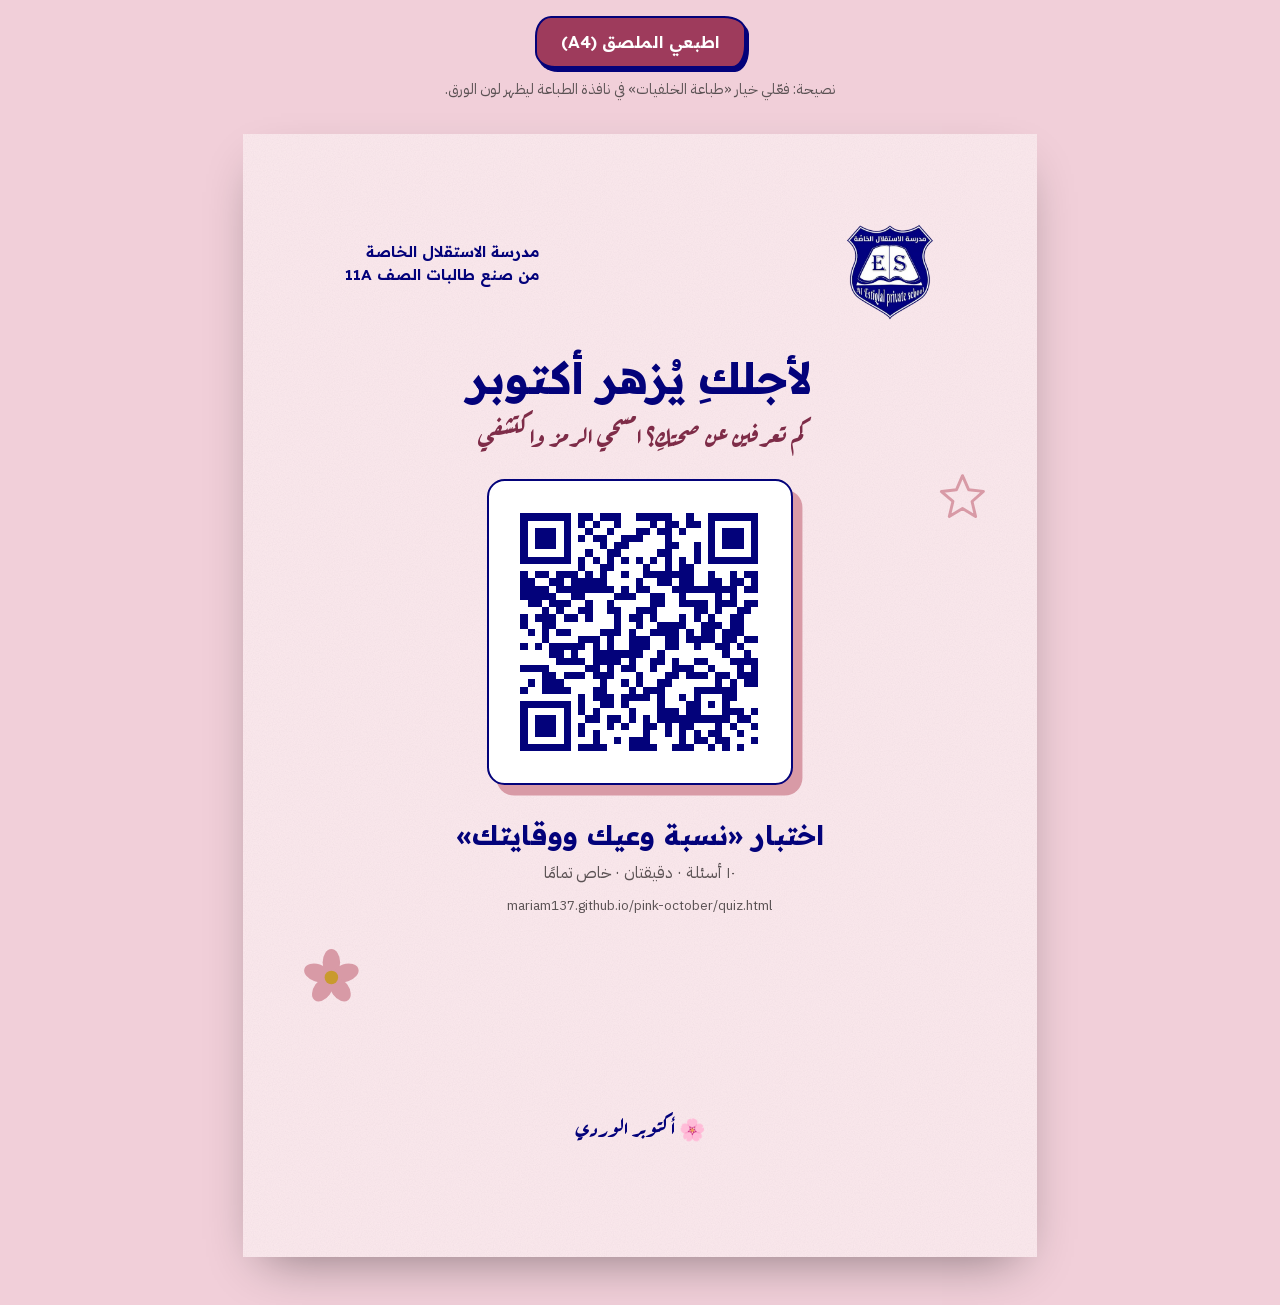
==== qr.html @ 1123101d "Breast cancer awareness site: لأجلكِ يُزهر أكتوبر Arabic RTL awareness site with the «نسبة وعيك ووقا" ====
<!doctype html>
<html lang="ar" dir="rtl">
<head>
  <meta charset="utf-8">
  <meta name="viewport" content="width=device-width, initial-scale=1">
  <title>ملصق QR · لأجلكِ يُزهر أكتوبر</title>
  <meta name="robots" content="noindex">
  <link rel="icon" href="assets/logo.png">
  <link rel="stylesheet" href="css/fonts.css">
  <link rel="stylesheet" href="css/style.css">
</head>
<body class="poster-page">
  <div class="poster-tools container">
    <button type="button" class="btn" onclick="window.print()">اطبعي الملصق (A4)</button>
    <p>نصيحة: فعّلي خيار «طباعة الخلفيات» في نافذة الطباعة ليظهر لون الورق.</p>
    <p class="poster-warning" id="poster-warning" hidden>
      ⚠️ رمز QR يشير الآن إلى عنوان محلي. بعد نشر الموقع، ضعوا رابطه في <code>js/config.js</code> ← <code>siteUrl</code> ثم اطبعوا الملصق.
    </p>
  </div>

  <main class="poster" aria-label="ملصق للطباعة">
    <div class="poster__top">
      <img class="poster__logo" src="assets/logo.png" alt="شعار مدرسة الاستقلال الخاصة">
      <p class="poster__school"><span data-c="schoolName">مدرسة الاستقلال الخاصة</span><br><span data-c="credit">من صنع طالبات الصف 11A</span></p>
    </div>

    <h1 class="poster__name" data-c="initiativeName">لأجلكِ يُزهر أكتوبر</h1>
    <p class="poster__sub">كم تعرفين عن صحتكِ؟ امسحي الرمز واكتشفي</p>

    <div class="poster__qr" id="poster-qr"></div>

    <p class="poster__cta">اختبار «نسبة وعيك ووقايتك»</p>
    <p class="poster__cta-sub">١٠ أسئلة · دقيقتان · خاص تمامًا</p>
    <p class="poster__url" id="poster-url"></p>

    <p class="poster__credit">🌸 أكتوبر الوردي</p>

    <svg class="doodle" style="top:30%; inset-inline-start:6%; width:9cqi; height:9cqi" viewBox="0 0 40 40" aria-hidden="true"><path d="M20 3.5l4.6 10.6 11.2 1.3-8.6 7.6 2.7 11.4L20 28.3l-10 6.1 2.8-11.5-8.7-7.4 11.4-1.4z"/></svg>
    <svg class="doodle" style="bottom:22%; inset-inline-end:7%; width:11cqi; height:11cqi; color:#D89AA6" viewBox="0 0 48 48" aria-hidden="true"><g fill="currentColor" stroke="none"><ellipse cx="24" cy="13" rx="6.5" ry="10"/><ellipse cx="24" cy="13" rx="6.5" ry="10" transform="rotate(72 24 24)"/><ellipse cx="24" cy="13" rx="6.5" ry="10" transform="rotate(144 24 24)"/><ellipse cx="24" cy="13" rx="6.5" ry="10" transform="rotate(216 24 24)"/><ellipse cx="24" cy="13" rx="6.5" ry="10" transform="rotate(288 24 24)"/></g><circle cx="24" cy="24" r="5" fill="#C99A2E" stroke="none"/></svg>
  </main>

  <script src="js/config.js"></script>
  <script src="js/content.js"></script>
  <script src="js/vendor/qrcode.js"></script>
  <script src="js/common.js"></script>
  <script>
    (function () {
      Site.bindContent(document);
      // The QR opens the quiz directly.
      var url = new URL('quiz.html', Site.siteUrl()).href;
      document.getElementById('poster-qr').innerHTML = Site.qrSvg(url, '#03027A');
      document.getElementById('poster-url').textContent = url.replace(/^https?:\/\//, '');
      var local = !Site.config.siteUrl && /^(file:|http:\/\/(localhost|127\.|192\.168\.))/.test(location.href);
      document.getElementById('poster-warning').hidden = !local;
    })();
  </script>
</body>
</html>
---- css/fonts.css ----
/* Self-hosted Google Fonts (SIL Open Font License). Arabic + Latin subsets only. */
@font-face {
  font-family: 'Aref Ruqaa';
  font-style: normal;
  font-weight: 700;
  font-display: swap;
  src: url(../assets/fonts/aref-ruqaa-arabic-700.woff2) format('woff2');
  unicode-range: U+0600-06FF, U+0750-077F, U+0870-0891, U+0897-08E1, U+08E3-08FF, U+200C-200E, U+2010-2011, U+204F, U+2E41, U+FB50-FDFF, U+FE70-FE74, U+FE76-FEFC, U+102E0-102FB, U+10E60-10E7E, U+10EC2-10EC7, U+10EC9-10EEE, U+10EF0-10EFF, U+1EE00-1EE03, U+1EE05-1EE1F, U+1EE21-1EE22, U+1EE24, U+1EE27, U+1EE29-1EE32, U+1EE34-1EE37, U+1EE39, U+1EE3B, U+1EE42, U+1EE47, U+1EE49, U+1EE4B, U+1EE4D-1EE4F, U+1EE51-1EE52, U+1EE54, U+1EE57, U+1EE59, U+1EE5B, U+1EE5D, U+1EE5F, U+1EE61-1EE62, U+1EE64, U+1EE67-1EE6A, U+1EE6C-1EE72, U+1EE74-1EE77, U+1EE79-1EE7C, U+1EE7E, U+1EE80-1EE89, U+1EE8B-1EE9B, U+1EEA1-1EEA3, U+1EEA5-1EEA9, U+1EEAB-1EEBB, U+1EEF0-1EEF1;
}
@font-face {
  font-family: 'Aref Ruqaa';
  font-style: normal;
  font-weight: 700;
  font-display: swap;
  src: url(../assets/fonts/aref-ruqaa-latin-700.woff2) format('woff2');
  unicode-range: U+0000-00FF, U+0131, U+0152-0153, U+02BB-02BC, U+02C6, U+02DA, U+02DC, U+0304, U+0308, U+0329, U+2000-206F, U+20AC, U+2122, U+2191, U+2193, U+2212, U+2215, U+FEFF, U+FFFD;
}
@font-face {
  font-family: 'IBM Plex Sans Arabic';
  font-style: normal;
  font-weight: 400;
  font-display: swap;
  src: url(../assets/fonts/ibm-plex-sans-arabic-arabic-400.woff2) format('woff2');
  unicode-range: U+0600-06FF, U+0750-077F, U+0870-0891, U+0897-08E1, U+08E3-08FF, U+200C-200E, U+2010-2011, U+204F, U+2E41, U+FB50-FDFF, U+FE70-FE74, U+FE76-FEFC, U+102E0-102FB, U+10E60-10E7E, U+10EC2-10EC7, U+10EC9-10EEE, U+10EF0-10EFF, U+1EE00-1EE03, U+1EE05-1EE1F, U+1EE21-1EE22, U+1EE24, U+1EE27, U+1EE29-1EE32, U+1EE34-1EE37, U+1EE39, U+1EE3B, U+1EE42, U+1EE47, U+1EE49, U+1EE4B, U+1EE4D-1EE4F, U+1EE51-1EE52, U+1EE54, U+1EE57, U+1EE59, U+1EE5B, U+1EE5D, U+1EE5F, U+1EE61-1EE62, U+1EE64, U+1EE67-1EE6A, U+1EE6C-1EE72, U+1EE74-1EE77, U+1EE79-1EE7C, U+1EE7E, U+1EE80-1EE89, U+1EE8B-1EE9B, U+1EEA1-1EEA3, U+1EEA5-1EEA9, U+1EEAB-1EEBB, U+1EEF0-1EEF1;
}
@font-face {
  font-family: 'IBM Plex Sans Arabic';
  font-style: normal;
  font-weight: 400;
  font-display: swap;
  src: url(../assets/fonts/ibm-plex-sans-arabic-latin-400.woff2) format('woff2');
  unicode-range: U+0000-00FF, U+0131, U+0152-0153, U+02BB-02BC, U+02C6, U+02DA, U+02DC, U+0304, U+0308, U+0329, U+2000-206F, U+20AC, U+2122, U+2191, U+2193, U+2212, U+2215, U+FEFF, U+FFFD;
}
@font-face {
  font-family: 'IBM Plex Sans Arabic';
  font-style: normal;
  font-weight: 500;
  font-display: swap;
  src: url(../assets/fonts/ibm-plex-sans-arabic-arabic-500.woff2) format('woff2');
  unicode-range: U+0600-06FF, U+0750-077F, U+0870-0891, U+0897-08E1, U+08E3-08FF, U+200C-200E, U+2010-2011, U+204F, U+2E41, U+FB50-FDFF, U+FE70-FE74, U+FE76-FEFC, U+102E0-102FB, U+10E60-10E7E, U+10EC2-10EC7, U+10EC9-10EEE, U+10EF0-10EFF, U+1EE00-1EE03, U+1EE05-1EE1F, U+1EE21-1EE22, U+1EE24, U+1EE27, U+1EE29-1EE32, U+1EE34-1EE37, U+1EE39, U+1EE3B, U+1EE42, U+1EE47, U+1EE49, U+1EE4B, U+1EE4D-1EE4F, U+1EE51-1EE52, U+1EE54, U+1EE57, U+1EE59, U+1EE5B, U+1EE5D, U+1EE5F, U+1EE61-1EE62, U+1EE64, U+1EE67-1EE6A, U+1EE6C-1EE72, U+1EE74-1EE77, U+1EE79-1EE7C, U+1EE7E, U+1EE80-1EE89, U+1EE8B-1EE9B, U+1EEA1-1EEA3, U+1EEA5-1EEA9, U+1EEAB-1EEBB, U+1EEF0-1EEF1;
}
@font-face {
  font-family: 'IBM Plex Sans Arabic';
  font-style: normal;
  font-weight: 500;
  font-display: swap;
  src: url(../assets/fonts/ibm-plex-sans-arabic-latin-500.woff2) format('woff2');
  unicode-range: U+0000-00FF, U+0131, U+0152-0153, U+02BB-02BC, U+02C6, U+02DA, U+02DC, U+0304, U+0308, U+0329, U+2000-206F, U+20AC, U+2122, U+2191, U+2193, U+2212, U+2215, U+FEFF, U+FFFD;
}
@font-face {
  font-family: 'IBM Plex Sans Arabic';
  font-style: normal;
  font-weight: 700;
  font-display: swap;
  src: url(../assets/fonts/ibm-plex-sans-arabic-arabic-700.woff2) format('woff2');
  unicode-range: U+0600-06FF, U+0750-077F, U+0870-0891, U+0897-08E1, U+08E3-08FF, U+200C-200E, U+2010-2011, U+204F, U+2E41, U+FB50-FDFF, U+FE70-FE74, U+FE76-FEFC, U+102E0-102FB, U+10E60-10E7E, U+10EC2-10EC7, U+10EC9-10EEE, U+10EF0-10EFF, U+1EE00-1EE03, U+1EE05-1EE1F, U+1EE21-1EE22, U+1EE24, U+1EE27, U+1EE29-1EE32, U+1EE34-1EE37, U+1EE39, U+1EE3B, U+1EE42, U+1EE47, U+1EE49, U+1EE4B, U+1EE4D-1EE4F, U+1EE51-1EE52, U+1EE54, U+1EE57, U+1EE59, U+1EE5B, U+1EE5D, U+1EE5F, U+1EE61-1EE62, U+1EE64, U+1EE67-1EE6A, U+1EE6C-1EE72, U+1EE74-1EE77, U+1EE79-1EE7C, U+1EE7E, U+1EE80-1EE89, U+1EE8B-1EE9B, U+1EEA1-1EEA3, U+1EEA5-1EEA9, U+1EEAB-1EEBB, U+1EEF0-1EEF1;
}
@font-face {
  font-family: 'IBM Plex Sans Arabic';
  font-style: normal;
  font-weight: 700;
  font-display: swap;
  src: url(../assets/fonts/ibm-plex-sans-arabic-latin-700.woff2) format('woff2');
  unicode-range: U+0000-00FF, U+0131, U+0152-0153, U+02BB-02BC, U+02C6, U+02DA, U+02DC, U+0304, U+0308, U+0329, U+2000-206F, U+20AC, U+2122, U+2191, U+2193, U+2212, U+2215, U+FEFF, U+FFFD;
}
@font-face {
  font-family: 'Readex Pro';
  font-style: normal;
  font-weight: 400;
  font-display: swap;
  src: url(../assets/fonts/readex-pro-arabic-400.woff2) format('woff2');
  unicode-range: U+0600-06FF, U+0750-077F, U+0870-0891, U+0897-08E1, U+08E3-08FF, U+200C-200E, U+2010-2011, U+204F, U+2E41, U+FB50-FDFF, U+FE70-FE74, U+FE76-FEFC, U+102E0-102FB, U+10E60-10E7E, U+10EC2-10EC7, U+10EC9-10EEE, U+10EF0-10EFF, U+1EE00-1EE03, U+1EE05-1EE1F, U+1EE21-1EE22, U+1EE24, U+1EE27, U+1EE29-1EE32, U+1EE34-1EE37, U+1EE39, U+1EE3B, U+1EE42, U+1EE47, U+1EE49, U+1EE4B, U+1EE4D-1EE4F, U+1EE51-1EE52, U+1EE54, U+1EE57, U+1EE59, U+1EE5B, U+1EE5D, U+1EE5F, U+1EE61-1EE62, U+1EE64, U+1EE67-1EE6A, U+1EE6C-1EE72, U+1EE74-1EE77, U+1EE79-1EE7C, U+1EE7E, U+1EE80-1EE89, U+1EE8B-1EE9B, U+1EEA1-1EEA3, U+1EEA5-1EEA9, U+1EEAB-1EEBB, U+1EEF0-1EEF1;
}
@font-face {
  font-family: 'Readex Pro';
  font-style: normal;
  font-weight: 400;
  font-display: swap;
  src: url(../assets/fonts/readex-pro-latin-400.woff2) format('woff2');
  unicode-range: U+0000-00FF, U+0131, U+0152-0153, U+02BB-02BC, U+02C6, U+02DA, U+02DC, U+0304, U+0308, U+0329, U+2000-206F, U+20AC, U+2122, U+2191, U+2193, U+2212, U+2215, U+FEFF, U+FFFD;
}
@font-face {
  font-family: 'Readex Pro';
  font-style: normal;
  font-weight: 600;
  font-display: swap;
  src: url(../assets/fonts/readex-pro-arabic-400.woff2) format('woff2');
  unicode-range: U+0600-06FF, U+0750-077F, U+0870-0891, U+0897-08E1, U+08E3-08FF, U+200C-200E, U+2010-2011, U+204F, U+2E41, U+FB50-FDFF, U+FE70-FE74, U+FE76-FEFC, U+102E0-102FB, U+10E60-10E7E, U+10EC2-10EC7, U+10EC9-10EEE, U+10EF0-10EFF, U+1EE00-1EE03, U+1EE05-1EE1F, U+1EE21-1EE22, U+1EE24, U+1EE27, U+1EE29-1EE32, U+1EE34-1EE37, U+1EE39, U+1EE3B, U+1EE42, U+1EE47, U+1EE49, U+1EE4B, U+1EE4D-1EE4F, U+1EE51-1EE52, U+1EE54, U+1EE57, U+1EE59, U+1EE5B, U+1EE5D, U+1EE5F, U+1EE61-1EE62, U+1EE64, U+1EE67-1EE6A, U+1EE6C-1EE72, U+1EE74-1EE77, U+1EE79-1EE7C, U+1EE7E, U+1EE80-1EE89, U+1EE8B-1EE9B, U+1EEA1-1EEA3, U+1EEA5-1EEA9, U+1EEAB-1EEBB, U+1EEF0-1EEF1;
}
@font-face {
  font-family: 'Readex Pro';
  font-style: normal;
  font-weight: 600;
  font-display: swap;
  src: url(../assets/fonts/readex-pro-latin-400.woff2) format('woff2');
  unicode-range: U+0000-00FF, U+0131, U+0152-0153, U+02BB-02BC, U+02C6, U+02DA, U+02DC, U+0304, U+0308, U+0329, U+2000-206F, U+20AC, U+2122, U+2191, U+2193, U+2212, U+2215, U+FEFF, U+FFFD;
}
@font-face {
  font-family: 'Readex Pro';
  font-style: normal;
  font-weight: 700;
  font-display: swap;
  src: url(../assets/fonts/readex-pro-arabic-400.woff2) format('woff2');
  unicode-range: U+0600-06FF, U+0750-077F, U+0870-0891, U+0897-08E1, U+08E3-08FF, U+200C-200E, U+2010-2011, U+204F, U+2E41, U+FB50-FDFF, U+FE70-FE74, U+FE76-FEFC, U+102E0-102FB, U+10E60-10E7E, U+10EC2-10EC7, U+10EC9-10EEE, U+10EF0-10EFF, U+1EE00-1EE03, U+1EE05-1EE1F, U+1EE21-1EE22, U+1EE24, U+1EE27, U+1EE29-1EE32, U+1EE34-1EE37, U+1EE39, U+1EE3B, U+1EE42, U+1EE47, U+1EE49, U+1EE4B, U+1EE4D-1EE4F, U+1EE51-1EE52, U+1EE54, U+1EE57, U+1EE59, U+1EE5B, U+1EE5D, U+1EE5F, U+1EE61-1EE62, U+1EE64, U+1EE67-1EE6A, U+1EE6C-1EE72, U+1EE74-1EE77, U+1EE79-1EE7C, U+1EE7E, U+1EE80-1EE89, U+1EE8B-1EE9B, U+1EEA1-1EEA3, U+1EEA5-1EEA9, U+1EEAB-1EEBB, U+1EEF0-1EEF1;
}
@font-face {
  font-family: 'Readex Pro';
  font-style: normal;
  font-weight: 700;
  font-display: swap;
  src: url(../assets/fonts/readex-pro-latin-400.woff2) format('woff2');
  unicode-range: U+0000-00FF, U+0131, U+0152-0153, U+02BB-02BC, U+02C6, U+02DA, U+02DC, U+0304, U+0308, U+0329, U+2000-206F, U+20AC, U+2122, U+2191, U+2193, U+2212, U+2215, U+FEFF, U+FFFD;
}
---- css/style.css ----
/* =====================================================================
   لأجلكِ يُزهر أكتوبر — styles
   Mobile-first. RTL by default: we use logical properties
   (margin-inline-start, inset-inline-end, …) everywhere.
   ===================================================================== */

/* ---------- 1. Tokens ---------- */
:root {
  color-scheme: light;

  /* paper */
  --paper: #FCE9EE;      /* baby pink */
  --paper-deep: #F4D6DF;
  --surface: #FFF8FA;
  --line: #EFCAD5;

  /* ink */
  --ink: #2E2A2B;
  --ink-soft: #5B5254;

  /* school navy — sampled from the logo */
  --navy: #03027A;
  --navy-ink: #0B0A52;

  /* campaign */
  --berry: #9E3B5C;
  --berry-deep: #7E2C48;
  --rose: #D89AA6;
  --blush: #F6D3DD;
  --mustard: #C99A2E;

  --font-display: 'Readex Pro', 'IBM Plex Sans Arabic', system-ui, sans-serif;
  --font-body: 'IBM Plex Sans Arabic', system-ui, -apple-system, 'Segoe UI', Tahoma, sans-serif;
  --font-hand: 'Aref Ruqaa', 'IBM Plex Sans Arabic', serif;

  --radius: 14px;
  --radius-wobbly: 16px 22px 14px 20px / 20px 14px 22px 16px;
  --shadow-paper: 0 1px 0 rgba(46, 42, 43, .04), 0 8px 24px -14px rgba(46, 42, 43, .35);
  --gutter: 1rem;
  --header-h: 64px;

  /* subtle paper grain (inline SVG noise — no extra request) */
  --grain: url("data:image/svg+xml,%3Csvg xmlns='http://www.w3.org/2000/svg' width='180' height='180'%3E%3Cfilter id='n'%3E%3CfeTurbulence type='fractalNoise' baseFrequency='.85' numOctaves='3' stitchTiles='stitch'/%3E%3CfeColorMatrix values='0 0 0 0 .18 0 0 0 0 .14 0 0 0 0 .12 0 0 0 .07 0'/%3E%3C/filter%3E%3Crect width='100%25' height='100%25' filter='url(%23n)'/%3E%3C/svg%3E");
}

@media (min-width: 720px) {
  :root { --gutter: 2rem; }
}

/* ---------- 2. Base ---------- */
*, *::before, *::after { box-sizing: border-box; }

html {
  -webkit-text-size-adjust: 100%;
  scroll-behavior: smooth;
  scroll-padding-top: calc(var(--header-h) + 12px);
}

body {
  margin: 0;
  background-color: var(--paper);
  background-image: var(--grain);
  color: var(--ink);
  font-family: var(--font-body);
  font-size: 1.0625rem;
  line-height: 1.8;
  overflow-x: hidden;
}

img, svg { display: block; max-width: 100%; }
img { height: auto; }

h1, h2, h3, h4 {
  font-family: var(--font-display);
  color: var(--navy);
  line-height: 1.4;
  margin: 0 0 .5em;
  font-weight: 700;
}
h1 { font-size: clamp(2rem, 8.2vw, 3.7rem); line-height: 1.3; }
h2 { font-size: clamp(1.65rem, 5.6vw, 2.5rem); }
h3 { font-size: 1.2rem; }

p { margin: 0 0 1em; }
a { color: var(--berry-deep); text-underline-offset: .25em; text-decoration-thickness: 1.5px; }
a:hover { color: var(--berry); }

ul, ol { margin: 0; padding: 0; }

strong { font-weight: 700; }

:focus-visible {
  outline: 3px solid var(--navy);
  outline-offset: 3px;
  border-radius: 6px;
}

.skip-link {
  position: absolute;
  inset-inline-start: 1rem;
  top: -100px;
  z-index: 100;
  background: var(--navy);
  color: #fff;
  padding: .5rem 1rem;
  border-radius: 8px;
}
.skip-link:focus { top: .75rem; color: #fff; }

.visually-hidden {
  position: absolute !important;
  width: 1px; height: 1px;
  padding: 0; margin: -1px;
  overflow: hidden; clip: rect(0 0 0 0);
  white-space: nowrap; border: 0;
}

.container {
  width: 100%;
  max-width: 72rem;
  margin-inline: auto;
  padding-inline: var(--gutter);
}

.placeholder-text { background: #FFF2B8; color: var(--ink); outline: 1px dashed var(--mustard); padding-inline: .2em; border-radius: 3px; }

/* ---------- 3. Hand-drawn bits ---------- */
.hand { font-family: var(--font-hand); font-weight: 700; }

.scribble { position: relative; display: inline-block; white-space: nowrap; }
.scribble__line {
  position: absolute;
  inset-inline: -4%;
  bottom: -.18em;
  width: 108%;
  height: .42em;
  overflow: visible;
  pointer-events: none;
}
.scribble__line path {
  fill: none;
  stroke: var(--berry);
  stroke-width: 4;
  stroke-linecap: round;
  vector-effect: non-scaling-stroke;
}
.scribble--rose .scribble__line path { stroke: var(--rose); stroke-width: 6; }

.circled { position: relative; display: inline-block; padding-inline: .15em; }
.circled svg {
  position: absolute;
  inset: -.35em -.45em;
  width: calc(100% + .9em);
  height: calc(100% + .7em);
  overflow: visible;
  pointer-events: none;
}
.circled path { fill: none; stroke: var(--mustard); stroke-width: 2.5; stroke-linecap: round; vector-effect: non-scaling-stroke; }

.doodle { position: absolute; pointer-events: none; color: var(--mustard); }
.doodle path { fill: none; stroke: currentColor; stroke-width: 2.2; stroke-linecap: round; stroke-linejoin: round; }

.tape {
  position: absolute;
  width: 92px;
  height: 26px;
  background: rgba(216, 154, 166, .55);
  box-shadow: 0 1px 2px rgba(0, 0, 0, .08);
  top: -13px;
  inset-inline-start: 50%;
  transform: translateX(50%) rotate(-4deg);
  /* torn edges */
  clip-path: polygon(2% 10%, 8% 0, 16% 12%, 24% 2%, 33% 10%, 42% 0, 51% 8%, 60% 0, 70% 10%, 79% 2%, 88% 12%, 96% 0, 100% 14%, 98% 88%, 92% 100%, 84% 90%, 75% 100%, 66% 90%, 57% 100%, 48% 90%, 39% 100%, 30% 92%, 21% 100%, 12% 90%, 4% 100%, 0 86%);
}
.tape--mustard { background: rgba(201, 154, 46, .38); }

.sticky {
  position: relative;
  background: #FCEFB4;
  color: var(--ink);
  padding: 1.4rem 1.25rem 1.1rem;
  box-shadow: 0 10px 20px -12px rgba(46, 42, 43, .45);
  transform: rotate(-2.2deg);
  max-width: 19rem;
  font-size: .98rem;
  line-height: 1.75;
}
.sticky__title { font-family: var(--font-hand); font-size: 1.35rem; color: var(--berry-deep); margin-bottom: .2rem; display: block; }
.sticky p:last-child { margin-bottom: 0; }

/* ---------- 4. Buttons ---------- */
.btn {
  --btn-bg: var(--berry);
  --btn-fg: #fff;
  --btn-shadow: var(--navy);
  display: inline-flex;
  align-items: center;
  justify-content: center;
  gap: .5rem;
  min-height: 52px;
  padding: .7rem 1.5rem;
  border: 2px solid var(--btn-shadow);
  border-radius: var(--radius-wobbly);
  background: var(--btn-bg);
  color: var(--btn-fg);
  font: 600 1.05rem/1.4 var(--font-display);
  text-decoration: none;
  cursor: pointer;
  box-shadow: 3px 4px 0 var(--btn-shadow);
  transition: transform .12s ease, box-shadow .12s ease, background-color .15s ease;
  -webkit-tap-highlight-color: transparent;
}
.btn:hover { color: var(--btn-fg); background: var(--berry-deep); }
.btn:active { transform: translate(2px, 3px); box-shadow: 1px 1px 0 var(--btn-shadow); }
.btn--ghost { --btn-bg: transparent; --btn-fg: var(--navy); box-shadow: none; }
.btn--ghost:hover { background: rgba(3, 2, 122, .06); color: var(--navy); }
.btn--ghost:active { transform: translateY(1px); box-shadow: none; }
.btn--small { min-height: 44px; padding: .45rem 1rem; font-size: .95rem; }
.btn--cream { --btn-bg: var(--paper); --btn-fg: var(--navy); --btn-shadow: var(--rose); border-color: var(--paper); }
.btn--cream:hover { background: #fff; color: var(--navy); }
.btn[disabled], .btn[aria-disabled="true"] { opacity: .45; cursor: not-allowed; transform: none; box-shadow: none; }

.link-btn {
  background: none;
  border: 0;
  padding: .25rem 0;
  color: inherit;
  font: inherit;
  text-decoration: underline;
  text-underline-offset: .25em;
  cursor: pointer;
  min-height: 44px;
}

.btn-row { display: flex; flex-wrap: wrap; gap: .85rem 1rem; align-items: center; }

/* ---------- 5. Header & menu ---------- */
.site-header {
  position: sticky;
  top: 0;
  z-index: 40;
  background: rgba(252, 233, 238, .94);
  backdrop-filter: saturate(1.2) blur(6px);
  -webkit-backdrop-filter: saturate(1.2) blur(6px);
  border-bottom: 1.5px solid var(--line);
}
.site-header__inner {
  display: flex;
  align-items: center;
  gap: .75rem;
  min-height: var(--header-h);
}
.brand {
  display: flex;
  align-items: center;
  gap: .6rem;
  text-decoration: none;
  color: var(--navy);
  min-width: 0;
  flex: 1;
}
.brand img { width: 40px; height: auto; flex: none; }
.brand__text { display: flex; flex-direction: column; line-height: 1.35; min-width: 0; }
.brand__name { font: 700 1rem/1.35 var(--font-display); }
.brand__school { font-size: .78rem; color: var(--ink-soft); }
.brand__name, .brand__school { white-space: nowrap; overflow: hidden; text-overflow: ellipsis; }
@media (max-width: 419px) { .brand__prefix { display: none; } }

.site-header__cta { display: none; }
@media (min-width: 760px) {
  .site-header__cta { display: inline-flex; }
}

.menu-toggle {
  display: inline-flex;
  align-items: center;
  gap: .45rem;
  min-height: 44px;
  padding: .4rem .85rem;
  border: 2px solid var(--navy);
  border-radius: 999px;
  background: transparent;
  color: var(--navy);
  font: 600 .95rem/1 var(--font-display);
  cursor: pointer;
}
.menu-toggle svg { width: 20px; height: 20px; }
.menu-toggle path { stroke: currentColor; stroke-width: 2.2; stroke-linecap: round; fill: none; }

.menu {
  position: absolute;
  inset-inline: 0;
  top: 100%;
  background: var(--surface);
  background-image: var(--grain);
  border-bottom: 2px solid var(--navy);
  box-shadow: 0 18px 30px -18px rgba(46, 42, 43, .5);
  max-height: calc(100vh - var(--header-h));
  overflow-y: auto;
}
.menu[hidden] { display: none; }
.menu ol {
  list-style: none;
  padding-block: .75rem 1.25rem;
  display: grid;
  gap: .1rem;
  counter-reset: menu;
}
@media (min-width: 600px) { .menu ol { grid-template-columns: 1fr 1fr; column-gap: 2rem; } }
.menu li { counter-increment: menu; }
.menu a {
  display: flex;
  gap: .75rem;
  align-items: baseline;
  padding: .55rem .25rem;
  color: var(--ink);
  text-decoration: none;
  border-bottom: 1px dashed var(--line);
  font-weight: 500;
}
.menu a::before {
  content: counter(menu, arabic-indic);
  font-family: var(--font-hand);
  color: var(--berry);
  min-width: 1.4rem;
}
.menu a:hover { color: var(--berry-deep); }

/* ---------- 6. Sections ---------- */
.section { padding-block: clamp(3.5rem, 10vw, 6.5rem); position: relative; }
.section--tight { padding-block: clamp(2.5rem, 7vw, 4.5rem); }
.section--blush { background-color: var(--blush); background-image: var(--grain); }
.section--deep { background-color: var(--paper-deep); background-image: var(--grain); }
.section--navy { background: var(--navy); color: #F4EEF7; }
.section--navy h2, .section--navy h3 { color: #fff; }
.section--navy a { color: #FFD6DE; }

.kicker {
  display: inline-flex;
  align-items: center;
  gap: .5rem;
  font: 600 .95rem/1.5 var(--font-display);
  color: var(--berry-deep);
  margin-bottom: .6rem;
}
.section--navy .kicker { color: var(--rose); }
.kicker svg { width: 22px; height: 22px; }

.lead { font-size: 1.15rem; color: var(--ink-soft); max-width: 38rem; }
.section--navy .lead { color: #E3DCF0; }

.split { display: grid; gap: 2.25rem; }
@media (min-width: 900px) {
  .split { grid-template-columns: minmax(0, 5fr) minmax(0, 7fr); gap: 4rem; align-items: start; }
  .split--wide-first { grid-template-columns: minmax(0, 7fr) minmax(0, 5fr); }
  .split__sticky { position: sticky; top: calc(var(--header-h) + 2rem); }
}

/* reveal on scroll (only when JS is on) */
.js .reveal { opacity: 0; transform: translateY(14px); transition: opacity .6s ease, transform .6s ease; }
.js .reveal.is-in { opacity: 1; transform: none; }

/* ---------- 7. Hero ---------- */
.hero { padding-block: 2.25rem 3.5rem; position: relative; overflow: hidden; }
.hero__grid { display: grid; gap: 2.5rem; align-items: center; }
@media (min-width: 900px) {
  .hero { padding-block: 4.5rem 6rem; }
  .hero__grid { grid-template-columns: 7fr 5fr; gap: 3.5rem; }
}
.hero__kicker { font-size: .95rem; }
.hero h1 { margin-bottom: 1.1rem; max-width: 15ch; }
.hero__intro { font-size: 1.12rem; max-width: 34rem; margin-bottom: 1.75rem; }
.hero__aside { position: relative; padding-block-end: 4.5rem; max-width: 26rem; margin-inline: auto; width: 100%; }
.hero__aside .sticky { position: absolute; inset-inline-start: -.5rem; bottom: 0; width: 72%; }
@media (min-width: 900px) {
  .hero__aside .sticky { inset-inline-start: -3rem; }
}
.hero__hint {
  display: flex;
  align-items: flex-end;
  gap: .25rem;
  margin-top: .35rem;
  margin-inline-start: 2.5rem;
  font-family: var(--font-hand);
  font-size: 1.3rem;
  color: var(--berry-deep);
  line-height: 1.4;
}
.hero__arrow {
  width: 70px;
  height: 50px;
  flex: none;
  color: var(--berry);
}
.hero__arrow path { fill: none; stroke: currentColor; stroke-width: 2.2; stroke-linecap: round; stroke-linejoin: round; }
.hero__star { top: 6%; inset-inline-end: 4%; width: 34px; height: 34px; }
.hero__flower { width: 46px; height: 46px; bottom: 8%; inset-inline-end: 44%; color: var(--rose); }

/* ---------- 8. Hand-drawn ribbon (hero) ---------- */
.ribbon { position: relative; width: min(100%, 17rem); margin-inline: auto; }
@media (min-width: 900px) { .ribbon { width: min(100%, 22rem); } }
.ribbon svg { width: 100%; height: auto; overflow: visible; }
.ribbon__blob { fill: var(--blush); }
.ribbon__band { fill: none; stroke: var(--berry); stroke-width: 38; stroke-linecap: butt; stroke-linejoin: round; }
.ribbon__band--back { stroke: #C4607E; }
.ribbon__line { fill: none; stroke: var(--navy); stroke-width: 2.2; stroke-linecap: round; opacity: .75; }
.ribbon__shine { fill: none; stroke: rgba(255, 255, 255, .55); stroke-width: 5; stroke-linecap: round; }
.ribbon__doodle { fill: none; stroke: var(--mustard); stroke-width: 3; stroke-linecap: round; }
.ribbon__star { fill: none; stroke: var(--mustard); stroke-width: 2.5; stroke-linejoin: round; }
.ribbon__label {
  position: absolute;
  bottom: 4%;
  inset-inline-start: 6%;
  font-family: var(--font-hand);
  font-size: 1.5rem;
  color: var(--berry-deep);
  transform: rotate(-6deg);
}
.js .ribbon .ribbon__band { stroke-dasharray: 520; stroke-dashoffset: 520; animation: drawRibbon 1.6s .2s cubic-bezier(.4, .1, .2, 1) forwards; }
.js .ribbon .ribbon__band--back { animation-delay: 0s; }
@keyframes drawRibbon { to { stroke-dashoffset: 0; } }

/* ---------- 9. Why it matters ---------- */
.facts { list-style: none; counter-reset: fact; display: grid; gap: 1.6rem; }
.facts li {
  counter-increment: fact;
  position: relative;
  padding-inline-start: 3.6rem;
  min-height: 3rem;
}
.facts li::before {
  content: counter(fact, arabic-indic);
  position: absolute;
  inset-inline-start: 0;
  top: -.35rem;
  font-family: var(--font-hand);
  font-size: 2.6rem;
  line-height: 1;
  color: var(--rose);
}
.facts strong { color: var(--navy); font-family: var(--font-display); font-weight: 600; }
.facts .src { display: block; font-size: .82rem; color: var(--ink-soft); margin-top: .15rem; }
.notebook {
  background:
    linear-gradient(to left, transparent 2.6rem, rgba(158, 59, 92, .35) 2.6rem, rgba(158, 59, 92, .35) calc(2.6rem + 1.5px), transparent calc(2.6rem + 1.5px)),
    repeating-linear-gradient(to bottom, transparent 0 calc(1.8em - 1px), rgba(3, 2, 122, .07) calc(1.8em - 1px) 1.8em),
    var(--surface);
  padding: 1.75rem 1.25rem 1.5rem;
  border-radius: 6px;
  box-shadow: var(--shadow-paper);
}
@media (min-width: 600px) { .notebook { padding: 2.25rem 2rem 2rem; } }

/* ---------- 10. Myth / Fact flip cards ---------- */
.myths {
  list-style: none;
  display: grid;
  gap: 1.1rem;
  margin-top: 2rem;
}
@media (min-width: 560px) {
  .myths { grid-template-columns: repeat(2, minmax(0, 1fr)); }
  .flip { min-height: 13.5rem; }
}
@media (min-width: 1000px) { .myths { grid-template-columns: repeat(4, minmax(0, 1fr)); gap: 1.4rem; } }
.myths li { transform: rotate(var(--tilt, 0deg)); }
.myths li:nth-child(4n+1) { --tilt: -1.2deg; }
.myths li:nth-child(4n+2) { --tilt: .8deg; margin-top: .6rem; }
.myths li:nth-child(4n+3) { --tilt: -.5deg; }
.myths li:nth-child(4n) { --tilt: 1.3deg; margin-top: .3rem; }

.flip {
  display: grid;
  width: 100%;
  min-height: 9.5rem;
  padding: 0;
  border: 0;
  background: none;
  cursor: pointer;
  perspective: 1000px;
  text-align: start;
  font: inherit;
  color: inherit;
  -webkit-tap-highlight-color: transparent;
}
.flip__inner {
  grid-area: 1 / 1;
  display: grid;
  transition: transform .55s cubic-bezier(.3, .7, .3, 1.15);
  transform-style: preserve-3d;
}
.flip[aria-pressed="true"] .flip__inner { transform: rotateY(180deg); }
.flip__face {
  grid-area: 1 / 1;
  display: flex;
  flex-direction: column;
  gap: .6rem;
  padding: 1.35rem 1.2rem 1.15rem;
  border-radius: 10px;
  backface-visibility: hidden;
  -webkit-backface-visibility: hidden;
  box-shadow: var(--shadow-paper);
}
.flip__front { background: var(--surface); border: 1.5px solid var(--line); }
.flip__front .flip__claim { font: 600 1.12rem/1.65 var(--font-display); color: var(--ink); flex: 1; }
.flip__hint { font-size: .85rem; color: var(--berry-deep); display: flex; align-items: center; gap: .35rem; }
.flip__hint svg { width: 18px; height: 18px; }
.flip__hint path { fill: none; stroke: currentColor; stroke-width: 2; stroke-linecap: round; }
.flip__back { transform: rotateY(180deg); background: var(--navy); color: #F4EEF7; font-size: .98rem; line-height: 1.75; }
.flip__back[data-verdict="fact"] { background: #2F4A2A; }
.stamp {
  align-self: flex-start;
  font-family: var(--font-hand);
  font-size: 1.45rem;
  line-height: 1;
  padding: .3rem .8rem .45rem;
  border: 2.5px solid currentColor;
  border-radius: 6px 10px 7px 9px;
  transform: rotate(-4deg);
  color: #FFC9D3;
}
.flip__back[data-verdict="fact"] .stamp { color: #E5E0A0; }
.flip:focus-visible { outline: 3px solid var(--navy); outline-offset: 4px; border-radius: 12px; }

.flip .flip__front .tape { top: -12px; }

/* ---------- 11. Self-exam guide ---------- */
.steps { list-style: none; display: grid; gap: 2.25rem; margin-top: 2.25rem; counter-reset: step; }
.step {
  counter-increment: step;
  display: grid;
  grid-template-columns: 96px 1fr;
  gap: 1rem 1.25rem;
  align-items: start;
}
@media (min-width: 720px) {
  .step { grid-template-columns: 150px 1fr; max-width: 46rem; }
  .step:nth-child(even) { margin-inline-start: auto; }
}
.step__art {
  position: relative;
  aspect-ratio: 1;
  border-radius: 46% 54% 50% 50% / 52% 46% 54% 48%;
  background: var(--blush);
  display: grid;
  place-items: center;
}
.step__art svg { width: 82%; height: 82%; color: var(--navy); }
.step__art svg .s { fill: none; stroke: currentColor; stroke-width: 2.4; stroke-linecap: round; stroke-linejoin: round; }
.step__art svg .a { fill: none; stroke: var(--berry); stroke-width: 2.4; stroke-linecap: round; stroke-linejoin: round; }
.step__art svg .f { fill: var(--rose); opacity: .55; stroke: none; }
.step h3 { display: flex; gap: .55rem; align-items: baseline; margin-bottom: .3rem; }
.step h3::before {
  content: counter(step, arabic-indic);
  font-family: var(--font-hand);
  color: var(--berry);
  font-size: 1.6rem;
  line-height: 1;
}
.step p { margin-bottom: 0; }

.when-note {
  margin-top: 2.5rem;
  display: grid;
  gap: 1.5rem;
}
@media (min-width: 820px) { .when-note { grid-template-columns: 1fr 1fr; align-items: start; } }

.reminder {
  background: var(--surface);
  border: 2px solid var(--navy);
  border-radius: var(--radius-wobbly);
  padding: 1.4rem 1.25rem;
  box-shadow: 5px 6px 0 var(--rose);
}
.reminder h3 { margin-bottom: .35rem; }
.reminder p { color: var(--ink-soft); font-size: .98rem; }
.field { display: grid; gap: .35rem; margin-bottom: 1rem; }
.field label { font-weight: 600; font-size: .95rem; }
.select, .input {
  appearance: none;
  -webkit-appearance: none;
  min-height: 48px;
  width: 100%;
  max-width: 20rem;
  padding: .5rem .9rem;
  border: 2px solid var(--line);
  border-radius: 10px;
  background: #fff;
  color: var(--ink);
  font: inherit;
}
.select {
  background-image: url("data:image/svg+xml,%3Csvg xmlns='http://www.w3.org/2000/svg' width='14' height='10'%3E%3Cpath d='M1 1l6 7 6-7' fill='none' stroke='%2303027A' stroke-width='2' stroke-linecap='round'/%3E%3C/svg%3E");
  background-repeat: no-repeat;
  background-position: left .9rem center;
  padding-inline-end: 2.5rem;
}
.select:focus, .input:focus { border-color: var(--navy); outline: none; box-shadow: 0 0 0 3px rgba(3, 2, 122, .18); }

/* ---------- 12. Signs ---------- */
.clinic-note {
  position: relative;
  background: var(--surface);
  border-radius: 4px;
  padding: 2rem 1.25rem 1.5rem;
  box-shadow: var(--shadow-paper);
  border-top: 10px solid var(--rose);
}
@media (min-width: 600px) { .clinic-note { padding: 2.25rem 2.25rem 1.75rem; } }
.signs { list-style: none; display: grid; gap: .9rem; }
.signs li { display: grid; grid-template-columns: 28px 1fr; gap: .75rem; align-items: start; }
.signs svg { width: 28px; height: 28px; margin-top: .2rem; color: var(--navy); }
.signs svg path { fill: none; stroke: currentColor; stroke-width: 2; stroke-linecap: round; stroke-linejoin: round; }
.calm-box {
  margin-top: 1.5rem;
  padding: 1rem 1.15rem;
  background: var(--blush);
  border-inline-start: 5px solid var(--berry);
  border-radius: 6px;
  font-weight: 500;
}
.calm-box strong { color: var(--berry-deep); }

/* ---------- 13. Habits ---------- */
.habits { list-style: none; display: grid; gap: 0; margin-top: 2rem; border-top: 2px solid var(--navy); }
@media (min-width: 820px) { .habits { grid-template-columns: 1fr 1fr; column-gap: 3rem; } }
.habit {
  display: grid;
  grid-template-columns: 44px 1fr;
  gap: .25rem 1rem;
  padding-block: 1.35rem;
  border-bottom: 1.5px dashed var(--line);
  scroll-margin-top: calc(var(--header-h) + 16px);
}
.habit:target { background: linear-gradient(to left, rgba(246, 211, 221, .9), transparent); }
.habit__icon { width: 44px; height: 44px; color: var(--berry); }
.habit__icon path, .habit__icon circle { fill: none; stroke: currentColor; stroke-width: 2.2; stroke-linecap: round; stroke-linejoin: round; }
.habit h3 { margin-bottom: .2rem; font-size: 1.15rem; }
.habit p { margin-bottom: .45rem; color: var(--ink-soft); }
.habit__body { min-width: 0; }
.qchip {
  display: inline-flex;
  align-items: center;
  gap: .3rem;
  font-size: .82rem;
  font-weight: 600;
  color: var(--navy);
  background: rgba(3, 2, 122, .07);
  padding: .1rem .65rem;
  border-radius: 999px;
}

/* ---------- 14. Quiz teaser ---------- */
.teaser {
  display: grid;
  gap: 2rem;
  align-items: center;
  background: var(--surface);
  border: 2px solid var(--navy);
  border-radius: 22px 30px 20px 26px / 26px 20px 30px 22px;
  padding: 2rem 1.35rem;
  box-shadow: 8px 9px 0 var(--berry);
  position: relative;
}
@media (min-width: 820px) { .teaser { grid-template-columns: 1.4fr 1fr; padding: 3rem; } }
.teaser h2 { margin-bottom: .4rem; }
.teaser__meta { display: flex; flex-wrap: wrap; gap: .5rem 1.25rem; margin-bottom: 1.5rem; color: var(--ink-soft); font-size: .95rem; list-style: none; }
.teaser__meta li { display: flex; gap: .4rem; align-items: center; }
.teaser__meta li::before { content: ''; width: 8px; height: 8px; border-radius: 50%; background: var(--rose); }
.last-result {
  background: var(--blush);
  border-radius: 14px;
  padding: 1rem 1.15rem;
  font-size: .98rem;
}
.last-result[hidden] { display: none; }
.last-result strong { font-family: var(--font-display); color: var(--berry-deep); font-size: 1.6rem; }
.teaser__private { display: flex; gap: .7rem; align-items: start; font-size: .95rem; color: var(--ink-soft); }
.teaser__private svg { width: 30px; height: 30px; flex: none; color: var(--navy); }
.teaser__private path, .teaser__private rect { fill: none; stroke: currentColor; stroke-width: 2; stroke-linecap: round; stroke-linejoin: round; }

/* ---------- 15. Workshop ---------- */
.agenda { list-style: none; counter-reset: ag; display: grid; gap: .25rem; margin-block: 1.5rem; }
.agenda li {
  counter-increment: ag;
  display: grid;
  grid-template-columns: 2.4rem 1fr;
  gap: .5rem;
  padding-block: .65rem;
  border-bottom: 1px dashed rgba(255, 255, 255, .22);
}
.agenda li::before {
  content: counter(ag, arabic-indic);
  font-family: var(--font-hand);
  font-size: 1.5rem;
  line-height: 1.3;
  color: var(--rose);
}
.workshop__guest { font-family: var(--font-hand); font-size: 1.25rem; color: #FFD6DE; }
.takeaway {
  position: relative;
  background: var(--surface);
  color: var(--ink);
  padding: 2rem 1.5rem 1.5rem;
  border-radius: 4px;
  transform: rotate(-1.8deg);
  box-shadow: 0 18px 30px -16px rgba(0, 0, 0, .55);
  max-width: 26rem;
  margin-inline: auto;
}
.section--navy .takeaway h3 { color: var(--navy); font-family: var(--font-hand); font-size: 1.6rem; margin-bottom: .6rem; }
.takeaway ul { list-style: none; display: grid; gap: .55rem; }
.takeaway li { display: grid; grid-template-columns: 1.4rem 1fr; gap: .4rem; }
.takeaway li::before { content: '✓'; color: var(--berry); font-weight: 700; }

/* ---------- 16. Pledge ---------- */
.pledge { display: grid; gap: 2.25rem; }
@media (min-width: 900px) { .pledge { grid-template-columns: 1fr 1fr; align-items: start; gap: 4rem; } }
.pledge-options { border: 0; padding: 0; margin: 0 0 1.25rem; display: grid; gap: .6rem; }
.pledge-options legend { font: 600 1.05rem/1.6 var(--font-display); color: var(--navy); margin-bottom: .6rem; padding: 0; }
.chip-radio { position: relative; display: block; }
.chip-radio input { position: absolute; opacity: 0; inset: 0; width: 100%; height: 100%; margin: 0; cursor: pointer; }
.chip-radio span {
  display: flex;
  align-items: center;
  gap: .7rem;
  min-height: 52px;
  padding: .65rem 1rem;
  background: var(--surface);
  border: 2px solid var(--line);
  border-radius: var(--radius-wobbly);
  transition: border-color .15s, background-color .15s, transform .15s;
}
.chip-radio span::before {
  content: '';
  flex: none;
  width: 20px;
  height: 20px;
  border: 2px solid var(--rose);
  border-radius: 50%;
  transition: background-color .15s, box-shadow .15s;
}
.chip-radio input:checked + span { border-color: var(--berry); background: #fff; }
.chip-radio input:checked + span::before { background: var(--berry); border-color: var(--berry); box-shadow: inset 0 0 0 3px #fff; }
.chip-radio input:focus-visible + span { outline: 3px solid var(--navy); outline-offset: 2px; }
.chip-radio:hover span { border-color: var(--rose); }

.pledge-card-preview {
  position: relative;
  background: var(--surface);
  border-radius: 10px;
  padding: 1rem;
  box-shadow: var(--shadow-paper);
  transform: rotate(1.5deg);
  max-width: 26rem;
  margin-inline: auto;
}
.pledge-card-preview canvas, .pledge-card-preview img { width: 100%; height: auto; border-radius: 4px; }
.pledge-card-preview__empty {
  aspect-ratio: 4 / 5;
  display: grid;
  place-items: center;
  text-align: center;
  padding: 2rem;
  color: var(--ink-soft);
  border: 2px dashed var(--rose);
  border-radius: 6px;
  font-family: var(--font-hand);
  font-size: 1.4rem;
  line-height: 1.6;
}

/* ---------- 17. Team letter ---------- */
.letter {
  position: relative;
  max-width: 44rem;
  margin: 2rem auto 0;
  padding: 2.75rem 1.4rem 2.25rem;
  background:
    repeating-linear-gradient(to bottom, transparent 0 calc(1.9em - 1px), rgba(3, 2, 122, .07) calc(1.9em - 1px) 1.9em),
    var(--surface);
  background-position: 0 2.2rem;
  border-radius: 4px;
  box-shadow: var(--shadow-paper);
  transform: rotate(-.7deg);
  font-size: 1.1rem;
  line-height: 1.9;
}
@media (min-width: 720px) { .letter { padding: 3.25rem 3.25rem 2.75rem; } }
.letter__greeting { font-family: var(--font-hand); font-size: 1.9rem; color: var(--berry-deep); margin-bottom: .5rem; }
.letter__body p { margin-bottom: 1.1em; }
.letter__body p:last-child { font-weight: 700; color: var(--navy); }
.letter__signoff { margin: 1.5rem 0 0; color: var(--ink-soft); text-align: end; }
.letter__signature { font-family: var(--font-hand); font-size: 2rem; color: var(--berry-deep); text-align: end; margin: 0; }
.letter__flower { position: absolute; width: 54px; height: 54px; bottom: 1.25rem; inset-inline-start: 1.25rem; transform: rotate(-12deg); }

.made-by {
  margin-top: 3rem;
  display: flex;
  flex-wrap: wrap;
  align-items: center;
  gap: 1rem 1.5rem;
}
.made-by__big {
  font-family: var(--font-hand);
  font-size: clamp(2rem, 9vw, 3.4rem);
  color: var(--navy);
  line-height: 1.5;
}
.made-by__big .scribble { white-space: normal; }
.made-by__big .scribble__line path { stroke: var(--rose); stroke-width: 6; }

/* ---------- 18. FAQ ---------- */
.faq { display: grid; gap: .75rem; margin-top: 2rem; max-width: 50rem; }
.faq details {
  background: var(--surface);
  border: 1.5px solid var(--line);
  border-radius: 12px;
  transition: border-color .15s;
}
.faq details[open] { border-color: var(--rose); }
.faq summary {
  list-style: none;
  cursor: pointer;
  display: flex;
  gap: 1rem;
  align-items: center;
  justify-content: space-between;
  padding: 1rem 1.15rem;
  min-height: 56px;
  font: 600 1.05rem/1.6 var(--font-display);
  color: var(--navy);
}
.faq summary::-webkit-details-marker { display: none; }
.faq summary::after {
  content: '';
  flex: none;
  width: 22px;
  height: 22px;
  background: url("data:image/svg+xml,%3Csvg xmlns='http://www.w3.org/2000/svg' viewBox='0 0 24 24'%3E%3Cpath d='M12 4.5c.2 5 .1 10-.2 15M4.6 12.2c5-.3 10-.2 14.8.1' fill='none' stroke='%239E3B5C' stroke-width='2.4' stroke-linecap='round'/%3E%3C/svg%3E") center / contain no-repeat;
  transition: transform .25s ease;
}
.faq details[open] summary::after { transform: rotate(45deg); }
.faq details > div { padding: 0 1.15rem 1.15rem; color: var(--ink-soft); }
.faq details > div p:last-child { margin-bottom: 0; }

/* ---------- 19. Footer ---------- */
.site-footer { background: var(--navy); color: #E9E4F2; padding-block: 3.5rem 2rem; position: relative; }
.site-footer a { color: #FFD6DE; }
.site-footer h2, .site-footer h3 { color: #fff; }
.site-footer h3 { font-size: 1.1rem; }
.footer-credit {
  display: flex;
  flex-wrap: wrap;
  align-items: center;
  gap: 1.25rem 1.75rem;
  padding-bottom: 2.25rem;
  margin-bottom: 2.25rem;
  border-bottom: 1px dashed rgba(255, 255, 255, .25);
}
.footer-credit img { width: 96px; height: auto; }
.footer-credit__text { display: grid; gap: .1rem; }
.footer-credit__big { font-family: var(--font-hand); font-size: clamp(1.9rem, 7vw, 2.8rem); color: #fff; line-height: 1.5; }
.footer-credit__sub { color: #CFC8E3; }
.footer-grid { display: grid; gap: 2.5rem; }
@media (min-width: 900px) { .footer-grid { grid-template-columns: 1.3fr 1fr; gap: 4rem; } }
.resources { list-style: none; display: grid; gap: 1rem; }
.resource {
  background: rgba(255, 255, 255, .06);
  border: 1px solid rgba(255, 255, 255, .14);
  border-radius: 12px;
  padding: 1rem 1.1rem;
}
.resource h4 { color: #fff; font-size: 1.02rem; margin-bottom: .2rem; }
.resource p { margin: 0 0 .4rem; font-size: .93rem; color: #D9D3EA; }
.resource__links { display: flex; flex-wrap: wrap; gap: .25rem 1.1rem; font-size: .93rem; }
.resource__links a { direction: ltr; unicode-bidi: isolate; }
.resource__phone { direction: ltr; unicode-bidi: isolate; display: inline-block; }
.sources { padding-inline-start: 1.2rem; display: grid; gap: .4rem; font-size: .9rem; }
.sources li::marker { color: var(--rose); }
.disclaimer {
  margin-top: 2.5rem;
  padding: 1.1rem 1.2rem;
  border: 1.5px solid rgba(255, 255, 255, .3);
  border-radius: 12px;
  font-size: .95rem;
  color: #F4EEF7;
}
.footer-bottom {
  margin-top: 2rem;
  display: flex;
  flex-wrap: wrap;
  gap: .75rem 1.5rem;
  justify-content: space-between;
  align-items: center;
  font-size: .88rem;
  color: #CFC8E3;
}
.footer-bottom .link-btn { color: #FFD6DE; }

/* ---------- 20. Floating CTA (mobile) ---------- */
.float-cta {
  position: fixed;
  z-index: 35;
  inset-inline-start: 1rem;
  bottom: calc(1rem + env(safe-area-inset-bottom));
  transform: translateY(150%);
  transition: transform .3s ease;
  box-shadow: 3px 4px 0 var(--navy), 0 12px 24px -10px rgba(0, 0, 0, .4);
}
.float-cta.is-visible { transform: none; }
@media (min-width: 900px) { .float-cta { display: none; } }

/* ---------- 21. Dialog (share cards) ---------- */
.card-dialog {
  border: 0;
  padding: 0;
  width: min(30rem, calc(100vw - 2rem));
  max-height: calc(100vh - 2rem);
  border-radius: 18px;
  background: var(--surface);
  color: var(--ink);
  box-shadow: 0 30px 60px -20px rgba(0, 0, 0, .5);
}
.card-dialog::backdrop { background: rgba(11, 10, 82, .55); }
.card-dialog__inner { padding: 1.25rem; display: grid; gap: 1rem; }
.card-dialog__head { display: flex; justify-content: space-between; align-items: center; gap: 1rem; }
.card-dialog__head h2 { font-size: 1.2rem; margin: 0; }
.card-dialog__close {
  width: 44px; height: 44px; flex: none;
  border: 0; border-radius: 50%;
  background: var(--paper-deep);
  color: var(--navy);
  font-size: 1.5rem; line-height: 1;
  cursor: pointer;
}
.card-dialog img { width: 100%; height: auto; border-radius: 8px; box-shadow: var(--shadow-paper); max-height: 60vh; object-fit: contain; }
.card-dialog .btn-row { justify-content: center; }

/* ---------- 22. Toast ---------- */
.toast {
  position: fixed;
  z-index: 60;
  inset-inline: 1rem;
  bottom: calc(1.25rem + env(safe-area-inset-bottom));
  margin-inline: auto;
  max-width: 24rem;
  background: var(--ink);
  color: #fff;
  padding: .8rem 1.1rem;
  border-radius: 12px;
  text-align: center;
  font-size: .95rem;
  box-shadow: 0 14px 30px -12px rgba(0, 0, 0, .5);
}
.toast[hidden] { display: none; }

/* =====================================================================
   QUIZ PAGE
   ===================================================================== */
.quiz-page { min-height: 100vh; display: flex; flex-direction: column; }
.quiz-main { flex: 1; padding-block: 1.5rem 4rem; }
.quiz-wrap { max-width: 40rem; margin-inline: auto; }
.screen[hidden] { display: none; }
.screen:focus { outline: none; }
.screen h1, .screen h2 { outline: none; }

.quiz-intro { position: relative; padding-top: 1rem; }
.quiz-intro h1 { font-size: clamp(2.1rem, 9vw, 3.2rem); max-width: none; }
.quiz-intro__facts { list-style: none; display: flex; flex-wrap: wrap; gap: .6rem; margin-block: 1.25rem 1.5rem; }
.quiz-intro__facts li {
  background: var(--surface);
  border: 1.5px solid var(--line);
  border-radius: 999px;
  padding: .3rem .9rem;
  font-size: .93rem;
  font-weight: 500;
}
.privacy-note {
  display: grid;
  grid-template-columns: 36px 1fr;
  gap: .8rem;
  align-items: start;
  background: #E7EAF7;
  border-radius: 14px;
  padding: 1rem 1.1rem;
  margin-bottom: 1.25rem;
  color: var(--navy-ink);
  font-size: .97rem;
}
.privacy-note svg { width: 36px; height: 36px; color: var(--navy); }
.privacy-note path, .privacy-note rect, .privacy-note circle { fill: none; stroke: currentColor; stroke-width: 2; stroke-linecap: round; stroke-linejoin: round; }
.privacy-note p { margin: 0; }
.mirror-note {
  font-family: var(--font-hand);
  font-size: 1.3rem;
  color: var(--berry-deep);
  line-height: 1.7;
  margin-block: 1.25rem 1.75rem;
  max-width: 28rem;
}

.returning {
  margin-top: 2rem;
  padding: 1rem 1.15rem;
  border: 2px dashed var(--rose);
  border-radius: 14px;
  display: flex;
  flex-wrap: wrap;
  align-items: center;
  justify-content: space-between;
  gap: .75rem;
}
.returning[hidden] { display: none; }

/* profile */
.profile-group { border: 0; padding: 0; margin: 0 0 1.75rem; }
.profile-group legend { font: 700 1.2rem/1.6 var(--font-display); color: var(--navy); margin-bottom: .75rem; padding: 0; }
.pill-row { display: flex; flex-wrap: wrap; gap: .6rem; }
.pill { position: relative; }
.pill input { position: absolute; inset: 0; opacity: 0; margin: 0; width: 100%; height: 100%; cursor: pointer; }
.pill span {
  display: inline-flex;
  align-items: center;
  min-height: 48px;
  padding: .45rem 1.15rem;
  border: 2px solid var(--line);
  background: var(--surface);
  border-radius: 999px;
  font-weight: 500;
  transition: background-color .15s, border-color .15s, color .15s;
}
.pill input:checked + span { background: var(--navy); border-color: var(--navy); color: #fff; }
.pill input:focus-visible + span { outline: 3px solid var(--berry); outline-offset: 2px; }
.optional-tag { font-family: var(--font-body); font-weight: 400; font-size: .85rem; color: var(--ink-soft); }

/* progress */
.progress { margin-bottom: 1.5rem; }
.progress__label { display: flex; justify-content: space-between; align-items: baseline; font-size: .95rem; color: var(--ink-soft); margin-bottom: .45rem; }
.progress__label strong { color: var(--navy); font-family: var(--font-display); }
.progress__bar {
  height: 12px;
  background: var(--paper-deep);
  border-radius: 999px;
  overflow: hidden;
  border: 1.5px solid var(--line);
}
.progress__fill {
  height: 100%;
  width: 0;
  background:
    repeating-linear-gradient(-45deg, rgba(255, 255, 255, .18) 0 6px, transparent 6px 12px),
    var(--berry);
  border-radius: 999px;
  transition: width .45s cubic-bezier(.3, .7, .3, 1);
}

/* question */
.question { border: 0; padding: 0; margin: 0; min-width: 0; }
.question legend {
  font: 700 clamp(1.3rem, 5.4vw, 1.75rem)/1.6 var(--font-display);
  color: var(--navy);
  margin-bottom: 1.25rem;
  padding: 0;
}
.question__topic { display: block; font: 500 .9rem/1.6 var(--font-body); color: var(--berry-deep); margin-bottom: .25rem; }
.answers { display: grid; gap: .8rem; }
.answer { position: relative; display: block; }
.answer input { position: absolute; opacity: 0; inset: 0; margin: 0; width: 100%; height: 100%; cursor: pointer; }
.answer__card {
  display: grid;
  grid-template-columns: 30px 1fr;
  gap: .9rem;
  align-items: center;
  min-height: 64px;
  padding: .85rem 1.1rem;
  background: var(--surface);
  border: 2px solid var(--line);
  border-radius: var(--radius-wobbly);
  font-size: 1.06rem;
  font-weight: 500;
  line-height: 1.6;
  transition: border-color .15s, background-color .15s, transform .15s, box-shadow .15s;
}
.answer__mark {
  width: 30px;
  height: 30px;
  border: 2px solid var(--rose);
  border-radius: 50%;
  display: grid;
  place-items: center;
  background: #fff;
}
.answer__mark svg { width: 20px; height: 20px; opacity: 0; transform: scale(.4) rotate(-20deg); transition: opacity .15s, transform .25s cubic-bezier(.3, 1.6, .5, 1); }
.answer__mark path { fill: none; stroke: #fff; stroke-width: 3; stroke-linecap: round; stroke-linejoin: round; }
.answer:hover .answer__card { border-color: var(--rose); }
.answer input:checked + .answer__card {
  border-color: var(--berry);
  background: #fff;
  box-shadow: 3px 4px 0 var(--rose);
}
.answer input:checked + .answer__card .answer__mark { background: var(--berry); border-color: var(--berry); }
.answer input:checked + .answer__card .answer__mark svg { opacity: 1; transform: none; }
.answer input:focus-visible + .answer__card { outline: 3px solid var(--navy); outline-offset: 3px; }
.answer.is-popping .answer__card { animation: pop .32s cubic-bezier(.3, 1.5, .5, 1); }
@keyframes pop {
  0% { transform: scale(1); }
  40% { transform: scale(.97); }
  100% { transform: scale(1); }
}

.quiz-nav { display: flex; justify-content: space-between; align-items: center; gap: 1rem; margin-top: 1.75rem; }
.quiz-nav .btn--ghost { padding-inline: 1.1rem; }

.screen-enter { animation: screenIn .38s cubic-bezier(.3, .7, .3, 1); }
.screen-enter--back { animation-name: screenInBack; }
@keyframes screenIn { from { opacity: 0; transform: translateX(-18px); } to { opacity: 1; transform: none; } }
@keyframes screenInBack { from { opacity: 0; transform: translateX(18px); } to { opacity: 1; transform: none; } }

/* results */
.results__head { text-align: center; position: relative; }
.results__head .kicker { justify-content: center; }
.gauge { position: relative; width: min(250px, 70vw); margin: .5rem auto 1rem; }
.gauge svg { width: 100%; height: auto; overflow: visible; }
.gauge__track { fill: none; stroke: var(--paper-deep); stroke-width: 16; stroke-linecap: round; }
.gauge__sketch { fill: none; stroke: var(--rose); stroke-width: 1.5; stroke-dasharray: 3 7; opacity: .9; }
.gauge__value { fill: none; stroke: var(--berry); stroke-width: 16; stroke-linecap: round; }
.gauge__num {
  position: absolute;
  inset: 0;
  display: grid;
  place-content: center;
  text-align: center;
  line-height: 1.1;
}
.gauge__num strong { font: 700 clamp(3rem, 15vw, 4.2rem)/1 var(--font-display); color: var(--navy); }
.gauge__num span { font-size: .9rem; color: var(--ink-soft); margin-top: .35rem; }
.level-title { font-size: clamp(1.7rem, 7vw, 2.3rem); margin-bottom: .4rem; }
.level-msg { font-size: 1.1rem; color: var(--ink-soft); max-width: 30rem; margin-inline: auto; white-space: pre-line; }

.result-block { margin-top: 2.25rem; }
.result-block h3 { display: flex; align-items: center; gap: .5rem; font-size: 1.3rem; }
.result-block h3 svg { width: 26px; height: 26px; color: var(--mustard); }
.result-block h3 svg path { fill: none; stroke: currentColor; stroke-width: 2.2; stroke-linecap: round; stroke-linejoin: round; }
.note-card {
  background: var(--surface);
  border-radius: 14px;
  padding: 1.1rem 1.2rem;
  box-shadow: var(--shadow-paper);
  border-inline-start: 5px solid var(--navy);
}
.note-card p:last-child { margin-bottom: 0; }

.strengths { list-style: none; display: flex; flex-wrap: wrap; gap: .55rem; }
.strengths li {
  background: #E9EEDD;
  color: #2F4A2A;
  border-radius: 999px;
  padding: .35rem .95rem;
  font-size: .95rem;
  font-weight: 500;
}
.strengths-empty { color: var(--ink-soft); }

.tips { list-style: none; display: grid; gap: .9rem; }
.tip {
  background: var(--surface);
  border: 1.5px solid var(--line);
  border-radius: 14px;
  padding: 1rem 1.15rem;
}
.tip__topic { font: 600 1rem/1.6 var(--font-display); color: var(--berry-deep); display: block; margin-bottom: .2rem; }
.tip p { margin-bottom: .4rem; }
.tip a { font-weight: 600; font-size: .95rem; }

.result-disclaimer {
  margin-top: 2rem;
  padding: 1rem 1.15rem;
  background: #FCEFB4;
  border-radius: 6px;
  transform: rotate(-.6deg);
  font-size: .97rem;
  box-shadow: 0 8px 16px -12px rgba(46, 42, 43, .45);
}
.result-actions { margin-top: 2rem; display: grid; gap: .75rem; }
@media (min-width: 560px) { .result-actions { grid-template-columns: repeat(3, auto); justify-content: center; } }

.bonus-invite {
  margin-top: 2.5rem;
  padding: 1.4rem 1.25rem;
  border: 2px dashed var(--navy);
  border-radius: 18px;
  background: rgba(255, 255, 255, .5);
}
.bonus-invite h3 { margin-bottom: .3rem; }

.sheets-box { margin-top: 1.75rem; padding: 1rem 1.15rem; border-radius: 14px; background: #E7EAF7; color: var(--navy-ink); }
.sheets-box[hidden] { display: none; }

.clear-row { margin-top: 2.5rem; text-align: center; font-size: .92rem; color: var(--ink-soft); }

/* bonus */
.bonus-feedback {
  margin-top: 1.25rem;
  padding: 1rem 1.15rem;
  border-radius: 14px;
  background: var(--surface);
  border-inline-start: 5px solid var(--berry);
}
.bonus-feedback[hidden] { display: none; }
.bonus-feedback.is-right { border-inline-start-color: #2F4A2A; }
.bonus-feedback strong { font-family: var(--font-display); }
.answer.is-correct .answer__card { border-color: #2F4A2A; background: #E9EEDD; }
.answer.is-wrong .answer__card { border-color: var(--berry); background: var(--blush); }

.quiz-footer {
  border-top: 1.5px solid var(--line);
  padding-block: 1.5rem;
  font-size: .88rem;
  color: var(--ink-soft);
}
.quiz-footer .container { display: flex; flex-wrap: wrap; gap: .75rem 1.25rem; align-items: center; justify-content: space-between; }
.quiz-footer img { width: 36px; }
.quiz-footer__brand { display: flex; align-items: center; gap: .6rem; }

/* =====================================================================
   QR / POSTER PAGE
   ===================================================================== */
.poster-page { background: #F1CFD9; }
.poster-tools { padding-block: 1rem; text-align: center; }
.poster-tools p { font-size: .92rem; color: var(--ink-soft); margin: .5rem 0 0; }
.poster-tools .poster-warning { background: #FFF2B8; border: 1px dashed var(--mustard); border-radius: 10px; padding: .75rem 1rem; max-width: 36rem; margin: 1rem auto 0; font-size: .92rem; }
.poster-tools .poster-warning[hidden] { display: none; }
.poster {
  position: relative;
  width: min(210mm, 100%);
  aspect-ratio: 210 / 297;
  margin: 1rem auto 3rem;
  background-color: var(--paper);
  background-image: var(--grain);
  box-shadow: 0 20px 50px -20px rgba(0, 0, 0, .45);
  padding: 7% 8%;
  display: flex;
  flex-direction: column;
  align-items: center;
  text-align: center;
  overflow: hidden;
  container-type: inline-size;
}
.poster__top { display: flex; align-items: center; justify-content: space-between; width: 100%; gap: 1rem; }
.poster__logo { width: 15cqi; }
.poster__school { font: 600 2.6cqi/1.5 var(--font-display); color: var(--navy); text-align: start; }
.poster__name { font: 700 7.4cqi/1.35 var(--font-display); color: var(--navy); margin: 5cqi 0 1cqi; }
.poster__sub { font-family: var(--font-hand); font-size: 4.4cqi; color: var(--berry-deep); line-height: 1.6; margin: 0 0 4cqi; }
.poster__qr {
  position: relative;
  background: #fff;
  padding: 3cqi;
  border-radius: 3cqi;
  border: .5cqi solid var(--navy);
  box-shadow: 1.6cqi 1.8cqi 0 var(--rose);
  width: 52cqi;
}
.poster__qr svg { width: 100%; height: auto; }
.poster__cta { font: 700 4.6cqi/1.5 var(--font-display); color: var(--navy); margin: 5cqi 0 .5cqi; }
.poster__cta-sub { font-size: 2.8cqi; color: var(--ink-soft); margin: 0; }
.poster__url { direction: ltr; unicode-bidi: isolate; font-size: 2.3cqi; color: var(--ink-soft); margin-top: 1cqi; }
.poster__credit { margin-top: auto; font-family: var(--font-hand); font-size: 3.6cqi; color: var(--navy); }
.poster .doodle { color: var(--rose); }

@media print {
  @page { size: A4; margin: 0; }
  .poster-page { background: #fff; }
  .poster-tools, .skip-link { display: none !important; }
  .poster { width: 210mm; height: 297mm; margin: 0; box-shadow: none; aspect-ratio: auto; }
  body { -webkit-print-color-adjust: exact; print-color-adjust: exact; }
}

/* =====================================================================
   Reduced motion
   ===================================================================== */
@media (prefers-reduced-motion: reduce) {
  html { scroll-behavior: auto; }
  *, *::before, *::after {
    animation-duration: .01ms !important;
    animation-iteration-count: 1 !important;
    transition-duration: .01ms !important;
  }
  .js .reveal { opacity: 1; transform: none; }
  /* flip becomes a simple swap */
  .flip__inner { transform: none !important; }
  .flip[aria-pressed="true"] .flip__front { visibility: hidden; }
  .flip[aria-pressed="false"] .flip__back { visibility: hidden; }
  .flip__back { transform: none; }
}
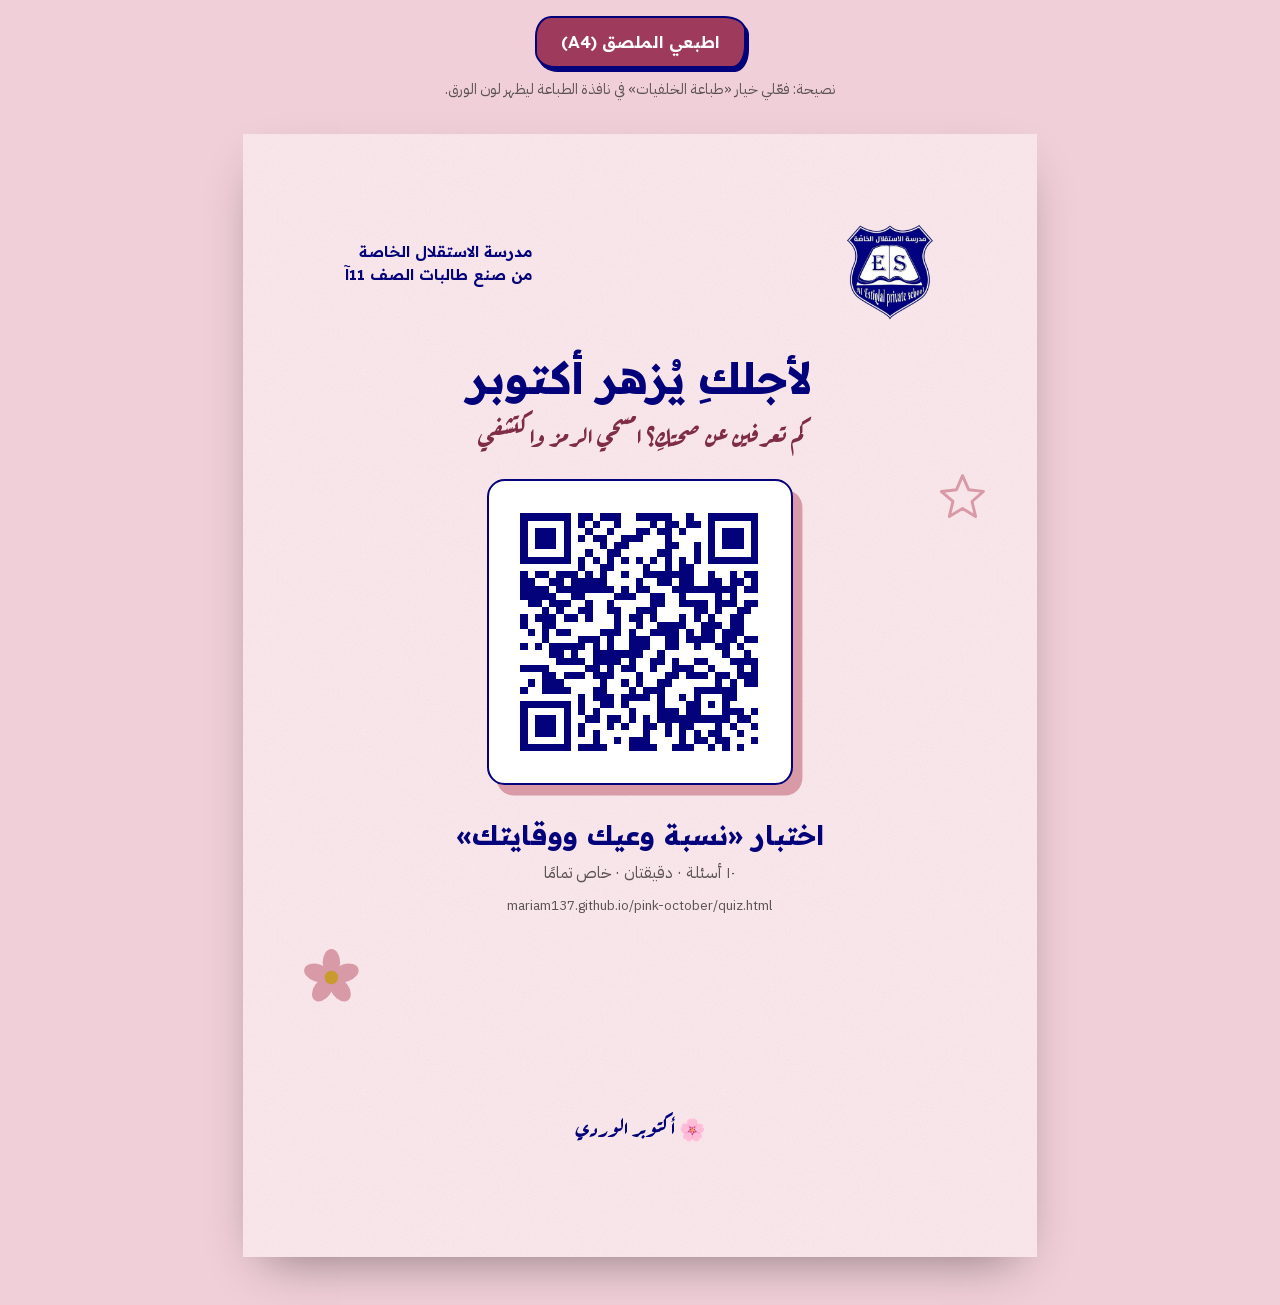
==== commit 530ed206: "Use attached pink ribbon, add DHA/ADPHC numbers, rename class to 11آ Co-Authored-By: Claude Opus 5.5" ====
--- a/qr.html
+++ b/qr.html
@@ -21,7 +21,7 @@
   <main class="poster" aria-label="ملصق للطباعة">
     <div class="poster__top">
       <img class="poster__logo" src="assets/logo.png" alt="شعار مدرسة الاستقلال الخاصة">
-      <p class="poster__school"><span data-c="schoolName">مدرسة الاستقلال الخاصة</span><br><span data-c="credit">من صنع طالبات الصف 11A</span></p>
+      <p class="poster__school"><span data-c="schoolName">مدرسة الاستقلال الخاصة</span><br><span data-c="credit">من صنع طالبات الصف 11آ</span></p>
     </div>
 
     <h1 class="poster__name" data-c="initiativeName">لأجلكِ يُزهر أكتوبر</h1>
--- a/css/style.css
+++ b/css/style.css
@@ -397,16 +397,9 @@
 .hero__flower { width: 46px; height: 46px; bottom: 8%; inset-inline-end: 44%; color: var(--rose); }
 
 /* ---------- 8. Hand-drawn ribbon (hero) ---------- */
-.ribbon { position: relative; width: min(100%, 17rem); margin-inline: auto; }
-@media (min-width: 900px) { .ribbon { width: min(100%, 22rem); } }
-.ribbon svg { width: 100%; height: auto; overflow: visible; }
-.ribbon__blob { fill: var(--blush); }
-.ribbon__band { fill: none; stroke: var(--berry); stroke-width: 38; stroke-linecap: butt; stroke-linejoin: round; }
-.ribbon__band--back { stroke: #C4607E; }
-.ribbon__line { fill: none; stroke: var(--navy); stroke-width: 2.2; stroke-linecap: round; opacity: .75; }
-.ribbon__shine { fill: none; stroke: rgba(255, 255, 255, .55); stroke-width: 5; stroke-linecap: round; }
-.ribbon__doodle { fill: none; stroke: var(--mustard); stroke-width: 3; stroke-linecap: round; }
-.ribbon__star { fill: none; stroke: var(--mustard); stroke-width: 2.5; stroke-linejoin: round; }
+.ribbon { position: relative; width: min(100%, 15rem); margin-inline: auto; }
+@media (min-width: 900px) { .ribbon { width: min(100%, 19rem); } }
+.ribbon img { width: 100%; height: auto; filter: drop-shadow(0 14px 18px rgba(126, 44, 72, .25)); }
 .ribbon__label {
   position: absolute;
   bottom: 4%;
@@ -416,9 +409,6 @@
   color: var(--berry-deep);
   transform: rotate(-6deg);
 }
-.js .ribbon .ribbon__band { stroke-dasharray: 520; stroke-dashoffset: 520; animation: drawRibbon 1.6s .2s cubic-bezier(.4, .1, .2, 1) forwards; }
-.js .ribbon .ribbon__band--back { animation-delay: 0s; }
-@keyframes drawRibbon { to { stroke-dashoffset: 0; } }
 
 /* ---------- 9. Why it matters ---------- */
 .facts { list-style: none; counter-reset: fact; display: grid; gap: 1.6rem; }
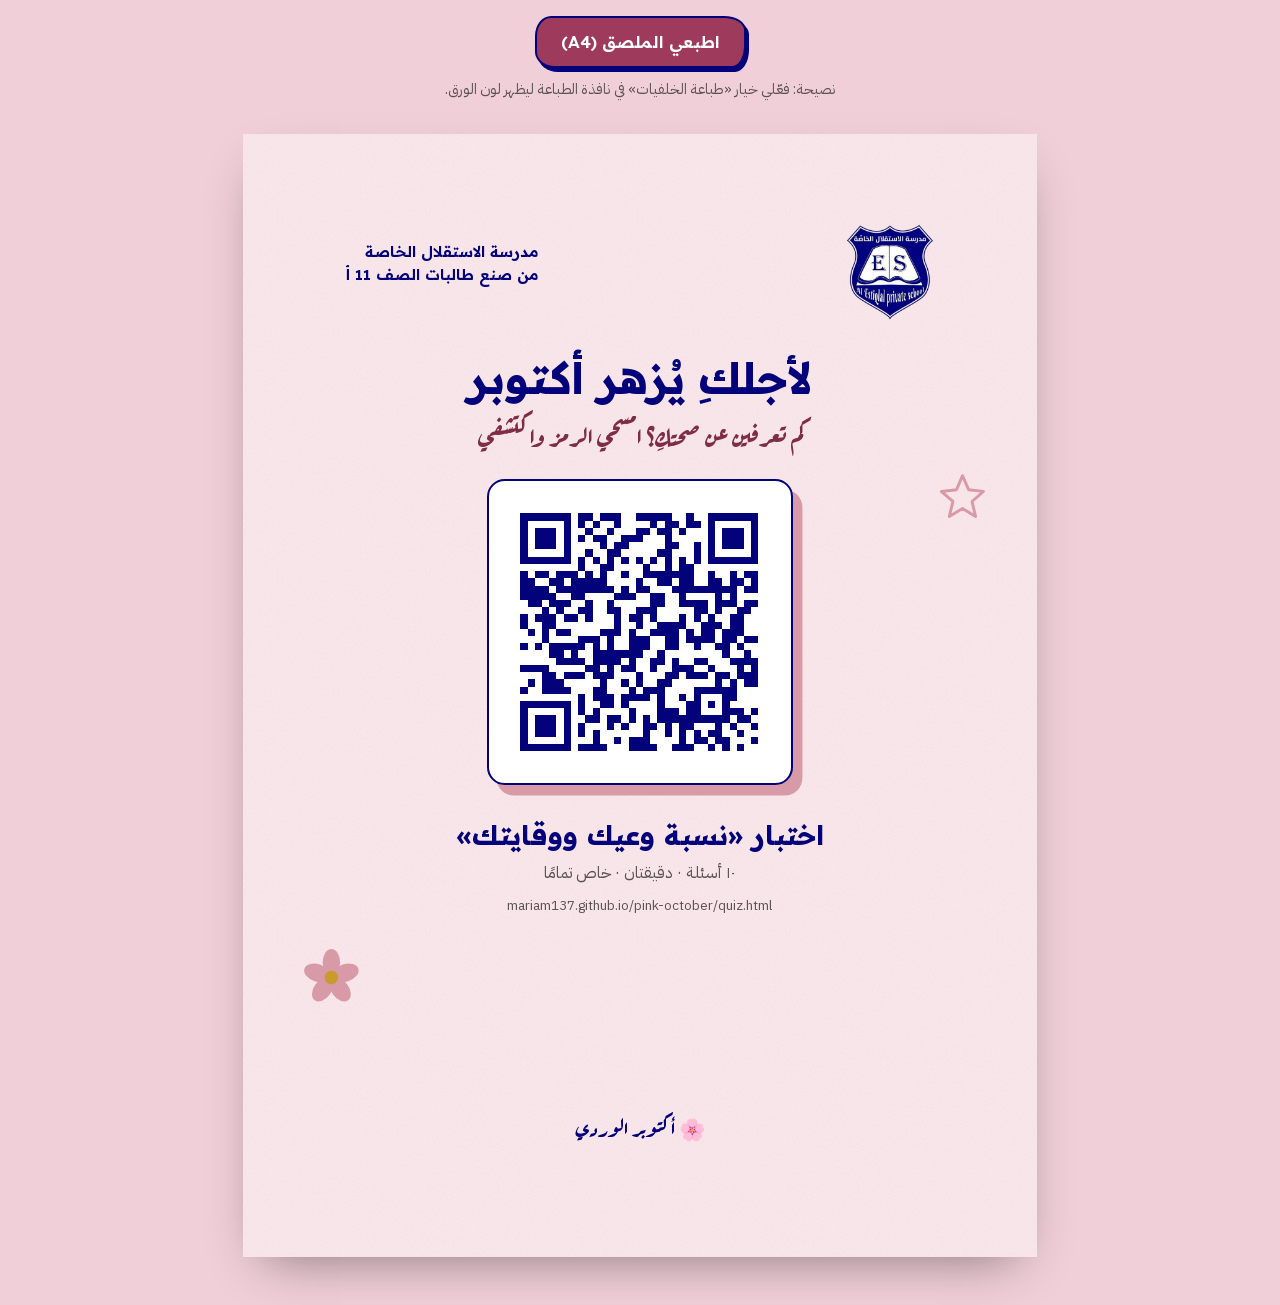
==== commit aee4ba73: "Sharper ribbon, class name 11 أ, remove question numbers from habits Co-Authored-By: Claude Opus 5.5" ====
--- a/qr.html
+++ b/qr.html
@@ -21,7 +21,7 @@
   <main class="poster" aria-label="ملصق للطباعة">
     <div class="poster__top">
       <img class="poster__logo" src="assets/logo.png" alt="شعار مدرسة الاستقلال الخاصة">
-      <p class="poster__school"><span data-c="schoolName">مدرسة الاستقلال الخاصة</span><br><span data-c="credit">من صنع طالبات الصف 11آ</span></p>
+      <p class="poster__school"><span data-c="schoolName">مدرسة الاستقلال الخاصة</span><br><span data-c="credit">من صنع طالبات الصف 11 أ</span></p>
     </div>
 
     <h1 class="poster__name" data-c="initiativeName">لأجلكِ يُزهر أكتوبر</h1>
--- a/css/style.css
+++ b/css/style.css
@@ -629,17 +629,6 @@
 .habit h3 { margin-bottom: .2rem; font-size: 1.15rem; }
 .habit p { margin-bottom: .45rem; color: var(--ink-soft); }
 .habit__body { min-width: 0; }
-.qchip {
-  display: inline-flex;
-  align-items: center;
-  gap: .3rem;
-  font-size: .82rem;
-  font-weight: 600;
-  color: var(--navy);
-  background: rgba(3, 2, 122, .07);
-  padding: .1rem .65rem;
-  border-radius: 999px;
-}
 
 /* ---------- 14. Quiz teaser ---------- */
 .teaser {
